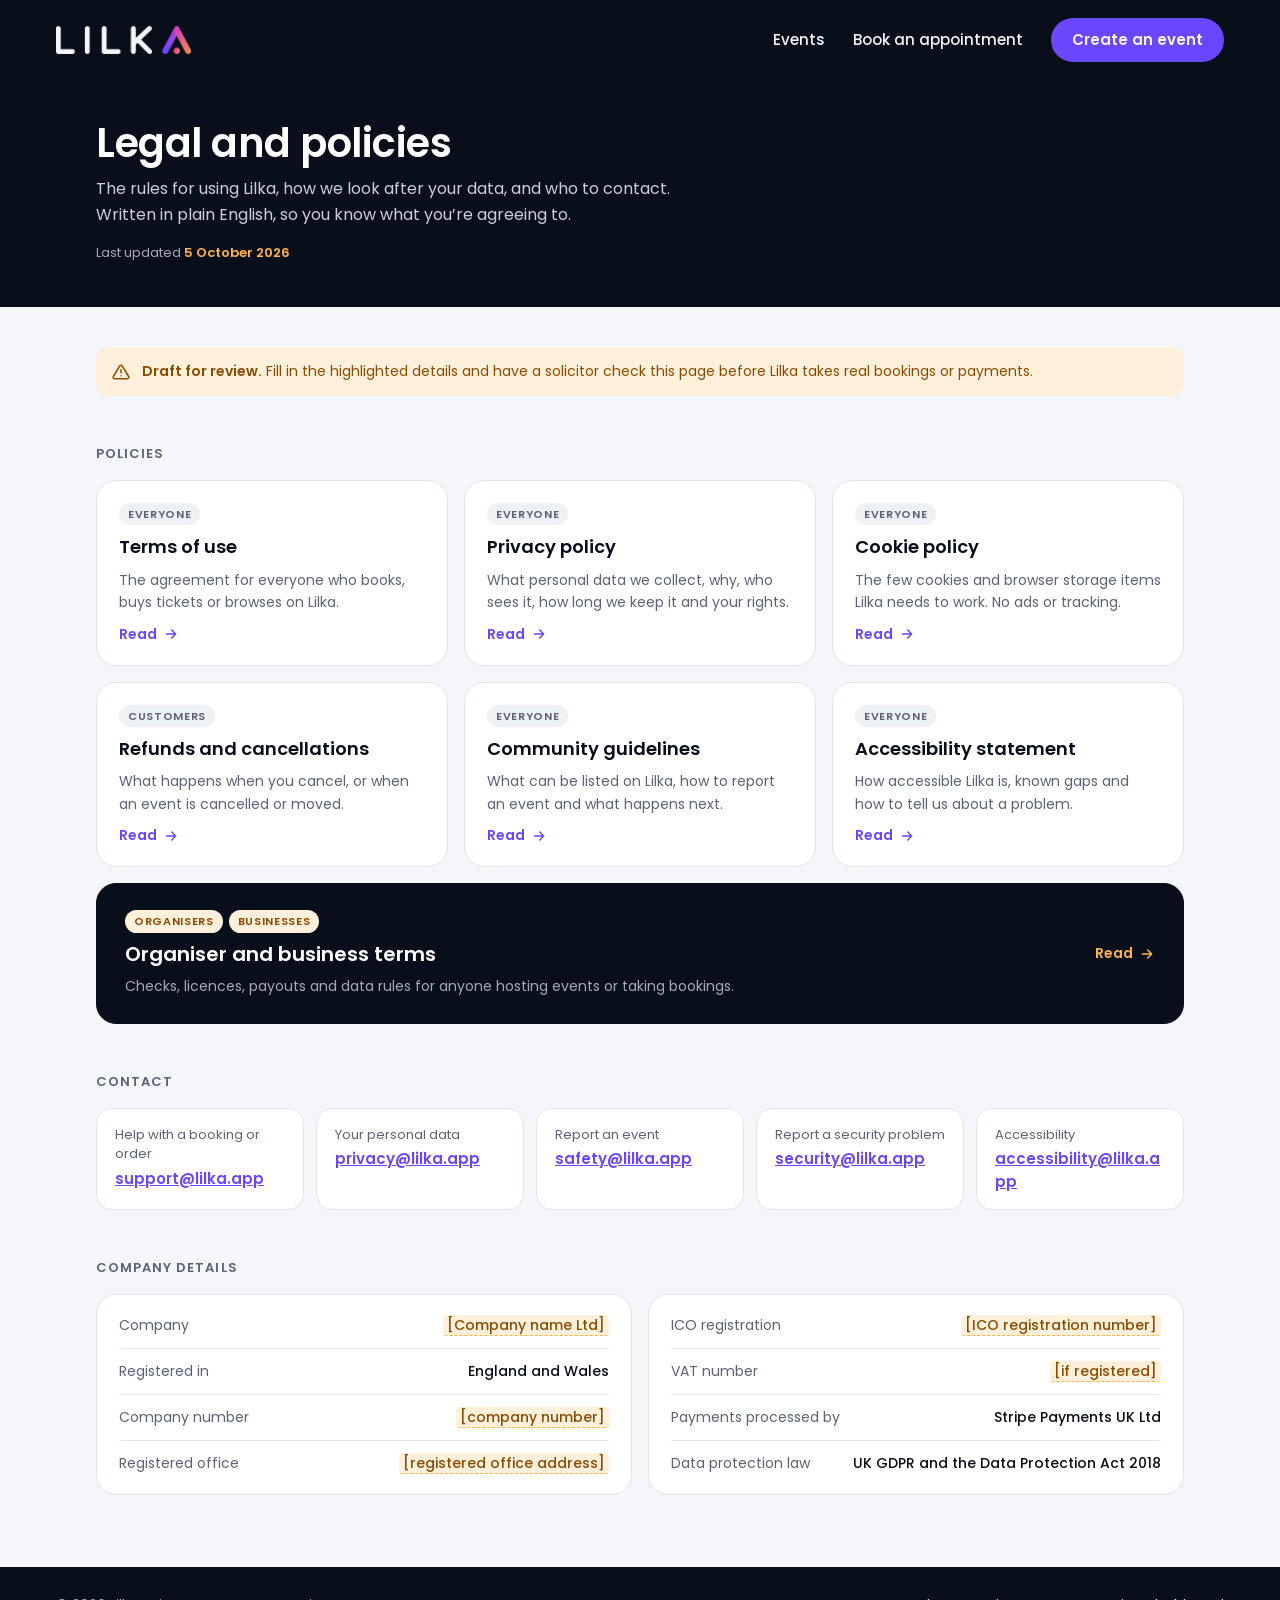
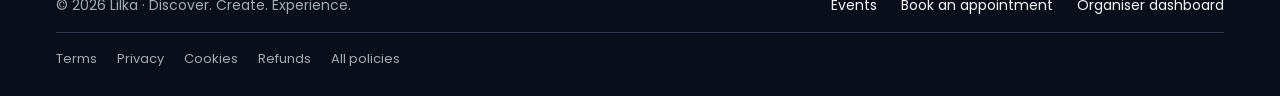
==== legal.html @ 7e41e386 "First commit" ====
<!doctype html>
<html lang="en-GB">
<head>
  <meta charset="utf-8">
  <meta name="viewport" content="width=device-width, initial-scale=1, viewport-fit=cover">
  <title>Lilka – Legal and policies</title>
  <meta name="description" content="Lilka&#x27;s terms, privacy, cookie, refund and organiser policies in one place.">
  <link rel="icon" href="images/lilka-mark.png">
  <link rel="preconnect" href="https://fonts.googleapis.com">
  <link rel="preconnect" href="https://fonts.gstatic.com" crossorigin>
  <link href="https://fonts.googleapis.com/css2?family=Poppins:wght@400;500;600;700&display=swap" rel="stylesheet">
  <link rel="stylesheet" href="css/styles.css">
  <link rel="stylesheet" href="css/legal.css">
</head>
<body>
  <header class="site-header">
    <div class="site-header__inner">
      <a class="brand" href="index.html" aria-label="Lilka home"><img src="images/lilka-wordmark.png" alt="Lilka" width="135" height="28"></a>
      <button class="nav-toggle" type="button" aria-expanded="false" aria-controls="site-nav" aria-label="Menu">
        <svg width="20" height="20" viewBox="0 0 24 24" fill="none" stroke="currentColor" stroke-width="2" stroke-linecap="round" aria-hidden="true"><path d="M4 7h16M4 12h16M4 17h16"/></svg>
      </button>
      <nav class="site-nav" id="site-nav" aria-label="Main">
        <a href="index.html">Events</a>
        <a href="book.html">Book an appointment</a>
        <a class="btn btn-primary" href="organiser.html">Create an event</a>
      </nav>
    </div>
  </header>

  <main>
    <section class="legal-hero">
      <div class="legal-hero__inner">
        <h1>Legal and policies</h1>
        <p class="lede">The rules for using Lilka, how we look after your data, and who to contact. Written in plain English, so you know what you’re agreeing to.</p>
        <p class="legal-meta"><span>Last updated <strong>5 October 2026</strong></span></p>
      </div>
    </section>

    <div class="hub">
      <div class="legal-draft" role="note">
        <svg width="18" height="18" viewBox="0 0 24 24" fill="none" stroke="currentColor" stroke-width="2" stroke-linecap="round" stroke-linejoin="round" aria-hidden="true"><path d="M12 9v4M12 17h.01"/><path d="M10.3 3.9L1.8 18a2 2 0 0 0 1.7 3h17a2 2 0 0 0 1.7-3L13.7 3.9a2 2 0 0 0-3.4 0z"/></svg>
        <span><strong>Draft for review.</strong> Fill in the highlighted details and have a solicitor check this page before Lilka takes real bookings or payments.</span>
      </div>

      <section aria-labelledby="pol-h">
        <h2 class="section-title" id="pol-h">Policies</h2>
        <div class="policy-grid">
        <a class="policy-card" href="terms.html">
          <span class="policy-card__for"><span class="">Everyone</span></span>
          <h3>Terms of use</h3>
          <p>The agreement for everyone who books, buys tickets or browses on Lilka.</p>
          <span class="go">Read<svg width="16" height="16" viewBox="0 0 24 24" fill="none" stroke="currentColor" stroke-width="2.2" stroke-linecap="round" stroke-linejoin="round" aria-hidden="true"><path d="M5 12h14M13 6l6 6-6 6"/></svg></span>
        </a>
        <a class="policy-card" href="privacy.html">
          <span class="policy-card__for"><span class="">Everyone</span></span>
          <h3>Privacy policy</h3>
          <p>What personal data we collect, why, who sees it, how long we keep it and your rights.</p>
          <span class="go">Read<svg width="16" height="16" viewBox="0 0 24 24" fill="none" stroke="currentColor" stroke-width="2.2" stroke-linecap="round" stroke-linejoin="round" aria-hidden="true"><path d="M5 12h14M13 6l6 6-6 6"/></svg></span>
        </a>
        <a class="policy-card" href="cookies.html">
          <span class="policy-card__for"><span class="">Everyone</span></span>
          <h3>Cookie policy</h3>
          <p>The few cookies and browser storage items Lilka needs to work. No ads or tracking.</p>
          <span class="go">Read<svg width="16" height="16" viewBox="0 0 24 24" fill="none" stroke="currentColor" stroke-width="2.2" stroke-linecap="round" stroke-linejoin="round" aria-hidden="true"><path d="M5 12h14M13 6l6 6-6 6"/></svg></span>
        </a>
        <a class="policy-card" href="refunds.html">
          <span class="policy-card__for"><span class="">Customers</span></span>
          <h3>Refunds and cancellations</h3>
          <p>What happens when you cancel, or when an event is cancelled or moved.</p>
          <span class="go">Read<svg width="16" height="16" viewBox="0 0 24 24" fill="none" stroke="currentColor" stroke-width="2.2" stroke-linecap="round" stroke-linejoin="round" aria-hidden="true"><path d="M5 12h14M13 6l6 6-6 6"/></svg></span>
        </a>
        <a class="policy-card" href="guidelines.html">
          <span class="policy-card__for"><span class="">Everyone</span></span>
          <h3>Community guidelines</h3>
          <p>What can be listed on Lilka, how to report an event and what happens next.</p>
          <span class="go">Read<svg width="16" height="16" viewBox="0 0 24 24" fill="none" stroke="currentColor" stroke-width="2.2" stroke-linecap="round" stroke-linejoin="round" aria-hidden="true"><path d="M5 12h14M13 6l6 6-6 6"/></svg></span>
        </a>
        <a class="policy-card" href="accessibility.html">
          <span class="policy-card__for"><span class="">Everyone</span></span>
          <h3>Accessibility statement</h3>
          <p>How accessible Lilka is, known gaps and how to tell us about a problem.</p>
          <span class="go">Read<svg width="16" height="16" viewBox="0 0 24 24" fill="none" stroke="currentColor" stroke-width="2.2" stroke-linecap="round" stroke-linejoin="round" aria-hidden="true"><path d="M5 12h14M13 6l6 6-6 6"/></svg></span>
        </a>
        <a class="policy-card policy-card--host" href="organiser-terms.html">
          <span class="policy-card__for"><span class="org">Organisers</span><span class="org">Businesses</span></span>
          <h3>Organiser and business terms</h3>
          <p>Checks, licences, payouts and data rules for anyone hosting events or taking bookings.</p>
          <span class="go">Read<svg width="16" height="16" viewBox="0 0 24 24" fill="none" stroke="currentColor" stroke-width="2.2" stroke-linecap="round" stroke-linejoin="round" aria-hidden="true"><path d="M5 12h14M13 6l6 6-6 6"/></svg></span>
        </a>
        </div>
      </section>

      <section aria-labelledby="contact-h">
        <h2 class="section-title" id="contact-h">Contact</h2>
        <div class="contact-list">
        <div class="contact-item"><span>Help with a booking or order</span><a href="mailto:support@lilka.app">support@lilka.app</a></div>
        <div class="contact-item"><span>Your personal data</span><a href="mailto:privacy@lilka.app">privacy@lilka.app</a></div>
        <div class="contact-item"><span>Report an event</span><a href="mailto:safety@lilka.app">safety@lilka.app</a></div>
        <div class="contact-item"><span>Report a security problem</span><a href="mailto:security@lilka.app">security@lilka.app</a></div>
        <div class="contact-item"><span>Accessibility</span><a href="mailto:accessibility@lilka.app">accessibility@lilka.app</a></div>
        </div>
      </section>

      <section aria-labelledby="co-h">
        <h2 class="section-title" id="co-h">Company details</h2>
        <div class="company">
          <div class="card">
            <dl>
              <div><dt>Company</dt><dd><span class="fill">[Company name Ltd]</span></dd></div>
              <div><dt>Registered in</dt><dd>England and Wales</dd></div>
              <div><dt>Company number</dt><dd><span class="fill">[company number]</span></dd></div>
              <div><dt>Registered office</dt><dd><span class="fill">[registered office address]</span></dd></div>
            </dl>
          </div>
          <div class="card">
            <dl>
              <div><dt>ICO registration</dt><dd><span class="fill">[ICO registration number]</span></dd></div>
              <div><dt>VAT number</dt><dd><span class="fill">[if registered]</span></dd></div>
              <div><dt>Payments processed by</dt><dd>Stripe Payments UK Ltd</dd></div>
              <div><dt>Data protection law</dt><dd>UK GDPR and the Data Protection Act 2018</dd></div>
            </dl>
          </div>
        </div>
      </section>
    </div>
  </main>

  <footer class="site-footer">
    <div class="site-footer__inner">
      <span>© <span data-year></span> Lilka · Discover. Create. Experience.</span>
      <nav aria-label="Footer">
        <a href="index.html">Events</a>
        <a href="book.html">Book an appointment</a>
        <a href="organiser.html">Organiser dashboard</a>
      </nav>
      <nav class="legal-links" aria-label="Legal">
        <a href="terms.html">Terms</a>
        <a href="privacy.html">Privacy</a>
        <a href="cookies.html">Cookies</a>
        <a href="refunds.html">Refunds</a>
        <a href="legal.html">All policies</a>
      </nav>
    </div>
  </footer>
  <script src="js/app.js"></script>
</body>
</html>
---- css/styles.css ----
/* ==========================================================================
   Lilka — shared styles
   Discover. Create. Experience.
   ========================================================================== */

:root {
  /* Brand */
  --violet: #6B46FF;
  --violet-dark: #4B2FD1;
  --violet-soft: #F0ECFF;
  --violet-tint: #E8E1FF;
  --violet-ink: #3A22B0;
  --violet-light: #8F74FF;
  --pink: #FF2D7A;
  --pink-dark: #D1175F;
  --amber: #FFB347;
  --amber-soft: #FFF0DB;
  --amber-ink: #8A4B00;
  --navy: #080F1A;
  --navy-2: #1C2433;
  --navy-3: #30374B;
  --danger: #C0154F;

  /* Neutrals */
  --bg: #F4F6FA;
  --surface: #FFFFFF;
  --line: #E1E5EE;
  --line-strong: #C9CFDC;
  --muted-bg: #EEF1F6;
  --chip-bg: #E6E9F0;
  --text: #080F1A;
  --text-2: #30374B;
  --text-muted: #5A6275;
  --text-faint: #6B7385;
  --text-disabled: #A3AAB8;

  --radius-sm: 12px;
  --radius: 16px;
  --radius-lg: 20px;
  --pill: 999px;
  --shadow: 0 12px 32px rgba(8, 15, 26, 0.12);
  --gutter: 56px;
  --font: "Poppins", system-ui, -apple-system, "Segoe UI", sans-serif;
}

*, *::before, *::after { box-sizing: border-box; }

html { -webkit-text-size-adjust: 100%; }

body {
  margin: 0;
  font-family: var(--font);
  background: var(--bg);
  color: var(--text);
  line-height: 1.5;
  -webkit-font-smoothing: antialiased;
}

img { max-width: 100%; display: block; }
a { color: var(--violet); }
a:hover { color: var(--violet-dark); }
button, input, textarea, select { font: inherit; color: inherit; }
button { cursor: pointer; }
h1, h2, h3, p { margin: 0; }

:focus-visible { outline: 3px solid var(--violet-light); outline-offset: 2px; }

.visually-hidden {
  position: absolute !important; width: 1px; height: 1px; padding: 0; margin: -1px;
  overflow: hidden; clip: rect(0 0 0 0); white-space: nowrap; border: 0;
}

.muted { color: var(--text-muted); }

/* --------------------------------------------------------------------------
   Buttons
   -------------------------------------------------------------------------- */
.btn {
  display: inline-flex; align-items: center; justify-content: center; gap: 8px;
  min-height: 48px; padding: 0 24px; border-radius: var(--pill);
  border: 1px solid transparent; font-size: 15px; font-weight: 600;
  text-decoration: none; white-space: nowrap;
  transition: background-color .15s, border-color .15s, color .15s, transform .1s;
}
.btn:active { transform: translateY(1px); }
.btn-primary { background: var(--violet); color: #fff; }
.btn-primary:hover { background: var(--violet-dark); color: #fff; }
.btn-outline { background: var(--surface); border-color: var(--line-strong); color: var(--text); }
.btn-outline:hover { border-color: var(--text); color: var(--text); }
.btn-dark-outline { background: transparent; border-color: var(--bg); color: var(--bg); min-height: 44px; padding: 0 20px; }
.btn-dark-outline:hover { background: rgba(255,255,255,.08); color: #fff; }
.btn-ghost { background: transparent; border-color: var(--line-strong); color: var(--text); }
.btn-danger { background: var(--surface); border-color: var(--line-strong); color: var(--danger); }
.btn-sm { min-height: 44px; padding: 0 18px; font-size: 14px; }
.btn-block { width: 100%; }
.btn:disabled, .btn[aria-disabled="true"] {
  background: var(--line); border-color: var(--line); color: var(--text-faint); cursor: not-allowed; transform: none;
}

.link-btn {
  background: none; border: 0; padding: 0; min-height: 44px;
  font-size: 14px; font-weight: 600; color: var(--violet);
}

/* --------------------------------------------------------------------------
   Public site header
   -------------------------------------------------------------------------- */
.site-header {
  background: var(--navy);
  color: var(--bg);
  position: sticky; top: env(safe-area-inset-top, 0px); z-index: 40;
}
.site-header__inner {
  display: flex; align-items: center; gap: 32px;
  min-height: 80px; padding: 0 var(--gutter);
  max-width: 1440px; margin: 0 auto;
}
.brand { display: flex; align-items: center; flex-shrink: 0; }
.brand img { height: 28px; width: auto; }

.site-search {
  flex: 1; display: flex; align-items: center; gap: 10px;
  height: 46px; padding: 0 18px; border-radius: var(--pill);
  background: var(--navy-2); border: 1px solid var(--navy-3);
}
.site-search:focus-within { border-color: var(--violet-light); }
.site-search input {
  flex: 1; min-width: 0; border: 0; outline: 0; background: transparent;
  color: var(--bg); font-size: 14px;
}
.site-search input::placeholder { color: var(--text-disabled); }

.site-nav { display: flex; align-items: center; gap: 28px; margin-left: auto; font-size: 15px; font-weight: 500; }
.site-nav a { color: var(--bg); text-decoration: none; }
.site-nav a:hover { color: #fff; }
.site-nav a[aria-current="page"] { color: #fff; font-weight: 600; }
.site-nav .btn-primary { min-height: 44px; padding: 0 20px; }

.nav-toggle {
  display: none; margin-left: auto;
  width: 44px; height: 44px; border-radius: var(--radius-sm);
  background: transparent; border: 1px solid var(--navy-3); color: var(--bg);
  align-items: center; justify-content: center;
}

/* --------------------------------------------------------------------------
   Generic cards / chips / form fields
   -------------------------------------------------------------------------- */
.card {
  background: var(--surface); border: 1px solid var(--line); border-radius: var(--radius-lg);
}
.card-dark {
  background: var(--navy); color: var(--bg); border-radius: var(--radius-lg);
}

.eyebrow {
  font-size: 12px; font-weight: 600; text-transform: uppercase; letter-spacing: .08em; color: var(--text-muted);
}
.card-dark .eyebrow { color: var(--text-disabled); }

.chip {
  display: inline-block; font-size: 12px; font-weight: 600; padding: 4px 10px; border-radius: var(--pill);
  white-space: nowrap;
}
.chip--confirmed, .chip--paid { background: var(--violet-tint); color: var(--violet-ink); }
.chip--pending { background: var(--amber-soft); color: var(--amber-ink); }
.chip--arrived, .chip--checked-in { background: var(--violet); color: #fff; }
.chip--cancelled, .chip--refunded { background: var(--chip-bg); color: var(--text-muted); text-decoration: line-through; }
.chip--refunded { text-decoration: none; }

.tag {
  font-size: 13px; padding: 7px 14px; border-radius: var(--pill); background: var(--chip-bg);
}

.field { display: flex; flex-direction: column; gap: 8px; font-size: 14px; font-weight: 500; }
.field .opt { font-weight: 400; color: var(--text-muted); }
.input, .textarea, .select {
  width: 100%; min-height: 48px; padding: 0 14px;
  border: 1px solid var(--line-strong); border-radius: var(--radius-sm);
  background: var(--surface); font-size: 15px; font-weight: 400;
}
.textarea { padding: 12px 14px; min-height: 96px; resize: vertical; }
.input:focus, .textarea:focus, .select:focus { outline: none; border-color: var(--violet); box-shadow: 0 0 0 3px var(--violet-soft); }
.input[aria-invalid="true"] { border-color: var(--danger); }
.field-error { font-size: 13px; font-weight: 500; color: var(--danger); min-height: 0; }
.field-error:empty { display: none; }

.check { display: flex; align-items: center; gap: 12px; font-size: 14px; color: var(--text-muted); min-height: 44px; }
.check input { width: 20px; height: 20px; accent-color: var(--violet); }

.segmented {
  display: inline-flex; background: var(--chip-bg); border-radius: var(--pill); padding: 4px;
}
.segmented button {
  min-height: 40px; padding: 0 18px; border: 0; border-radius: var(--pill);
  background: transparent; font-size: 14px; font-weight: 500; color: var(--text-muted);
}
.segmented button[aria-selected="true"] { background: var(--surface); color: var(--text); font-weight: 600; }

/* --------------------------------------------------------------------------
   Events page
   -------------------------------------------------------------------------- */
.hero {
  background: var(--navy); color: #fff;
}
.hero__inner {
  max-width: 1440px; margin: 0 auto; padding: 40px var(--gutter) 56px;
  display: flex; justify-content: space-between; align-items: flex-end; gap: 40px;
}
.tagline { font-size: 14px; font-weight: 600; letter-spacing: .3em; }
.tagline .t1 { color: var(--violet-light); }
.tagline .t2 { color: var(--pink); }
.tagline .t3 { color: var(--amber); }
.hero h1 {
  margin-top: 14px; font-size: clamp(34px, 5vw, 54px); font-weight: 600;
  letter-spacing: -1.5px; line-height: 1.08; max-width: 720px;
}
.hero__mark { width: 150px; flex-shrink: 0; }

.container { max-width: 1440px; margin: 0 auto; padding: 0 var(--gutter); }

.filters {
  display: flex; justify-content: space-between; align-items: center; gap: 24px; flex-wrap: wrap;
  padding: 28px 0 24px;
}
.pill-group { display: flex; gap: 8px; flex-wrap: wrap; }
.pill {
  min-height: 44px; padding: 0 18px; border-radius: var(--pill);
  border: 1px solid var(--line-strong); background: var(--surface);
  font-size: 14px; font-weight: 600; color: var(--text);
  display: inline-flex; align-items: center; gap: 8px;
}
.pill:hover { border-color: var(--text); }
.pill[aria-pressed="true"] { background: var(--violet); border-color: var(--violet); color: #fff; }
.pill--quiet { font-weight: 500; }
.pill-select {
  appearance: none; -webkit-appearance: none;
  min-height: 44px; padding: 0 40px 0 42px; border-radius: var(--pill);
  border: 1px solid var(--line-strong); font-size: 14px; font-weight: 500;
  background:
    url("data:image/svg+xml,%3Csvg xmlns='http://www.w3.org/2000/svg' width='16' height='16' fill='none' stroke='%23080F1A' stroke-width='2' stroke-linecap='round' stroke-linejoin='round' viewBox='0 0 24 24'%3E%3Crect x='3' y='4' width='18' height='18' rx='2'/%3E%3Cpath d='M16 2v4M8 2v4M3 10h18'/%3E%3C/svg%3E") no-repeat 16px center,
    url("data:image/svg+xml,%3Csvg xmlns='http://www.w3.org/2000/svg' width='14' height='14' fill='none' stroke='%235A6275' stroke-width='2' stroke-linecap='round' stroke-linejoin='round' viewBox='0 0 24 24'%3E%3Cpath d='M6 9l6 6 6-6'/%3E%3C/svg%3E") no-repeat right 16px center,
    var(--surface);
}

.event-grid {
  display: grid; grid-template-columns: repeat(3, minmax(0, 1fr)); gap: 24px;
  padding-bottom: 56px;
}
.event-card {
  display: flex; flex-direction: column; background: var(--surface);
  border: 1px solid var(--line); overflow: hidden; text-decoration: none; color: var(--text);
  transition: transform .15s, box-shadow .15s;
}
.event-card:hover { color: var(--text); transform: translateY(-3px); box-shadow: var(--shadow); }
.event-card__media { position: relative; height: 200px; background: var(--navy); overflow: hidden; }
.event-card__media img { width: 100%; height: 100%; object-fit: cover; transition: transform .4s; }
.event-card:hover .event-card__media img { transform: scale(1.04); }
.event-card__cat {
  position: absolute; top: 14px; left: 14px; font-size: 12px; font-weight: 600;
  padding: 5px 12px; background: #fff; color: var(--text);
}
.event-card__body { padding: 18px 20px 20px; display: flex; flex-direction: column; gap: 6px; flex: 1; }
.event-card__when { font-size: 12px; font-weight: 600; color: var(--pink-dark); text-transform: uppercase; letter-spacing: .08em; }
.event-card__title { font-size: 17px; font-weight: 600; line-height: 1.35; }
.event-card__venue { font-size: 14px; color: var(--text-muted); }
.event-card__foot { display: flex; justify-content: space-between; align-items: center; margin-top: auto; padding-top: 8px; }
.event-card__price { font-size: 15px; font-weight: 600; }
.event-card__left { font-size: 13px; color: var(--text-muted); }
.event-card__left.low { color: var(--pink-dark); font-weight: 600; }

.empty-state {
  grid-column: 1 / -1; text-align: center; padding: 64px 24px;
  display: flex; flex-direction: column; align-items: center; gap: 12px;
}
.empty-state img { width: 64px; opacity: .9; }
.empty-state h2 { font-size: 20px; font-weight: 600; }

.site-footer { background: var(--navy); color: var(--text-disabled); font-size: 14px; }
.site-footer__inner {
  max-width: 1440px; margin: 0 auto; padding: 28px var(--gutter);
  display: flex; justify-content: space-between; align-items: center; gap: 16px; flex-wrap: wrap;
}
.site-footer a { color: var(--bg); text-decoration: none; }
.site-footer nav { display: flex; gap: 24px; flex-wrap: wrap; }

/* --------------------------------------------------------------------------
   Event detail page
   -------------------------------------------------------------------------- */
.back-link {
  display: inline-flex; align-items: center; gap: 8px; min-height: 44px; margin-left: auto;
  font-size: 15px; font-weight: 500; text-decoration: none; color: var(--bg);
}
.back-link:hover { color: #fff; }

.event-hero { position: relative; min-height: 320px; background: var(--navy); color: #fff; overflow: hidden; }
.event-hero__img { position: absolute; inset: 0; width: 100%; height: 100%; object-fit: cover; object-position: center 40%; }
.event-hero__shade { position: absolute; inset: 0; background: rgba(8, 15, 26, .62); }
.event-hero__inner {
  position: relative; min-height: 320px; max-width: 1440px; margin: 0 auto;
  padding: 32px var(--gutter) 40px; display: flex; flex-direction: column; justify-content: flex-end; gap: 12px;
}
.event-hero__cat { align-self: flex-start; font-size: 13px; font-weight: 600; padding: 6px 14px; background: var(--violet); }
.event-hero h1 { font-size: clamp(34px, 5vw, 56px); font-weight: 700; letter-spacing: -1.5px; line-height: 1.05; max-width: 760px; }
.event-hero__host { font-size: 16px; color: var(--line); }
.event-hero__host strong { color: var(--amber); font-weight: 600; }

.event-layout {
  max-width: 1440px; margin: 0 auto; padding: 36px var(--gutter) 64px;
  display: flex; gap: 40px; align-items: flex-start;
}
.event-main { flex: 1; min-width: 0; display: flex; flex-direction: column; gap: 28px; }
.fact-grid { display: grid; grid-template-columns: repeat(2, minmax(0, 1fr)); gap: 16px; }
.fact { display: flex; gap: 14px; align-items: flex-start; padding: 18px; border-radius: var(--radius); }
.fact svg { flex-shrink: 0; }
.fact strong { display: block; font-weight: 600; }
.fact span { font-size: 14px; color: var(--text-muted); }
.prose { display: flex; flex-direction: column; gap: 12px; max-width: 640px; }
.prose h2 { font-size: 24px; font-weight: 600; }
.prose p { font-size: 15px; line-height: 1.7; color: var(--text-2); }
.tag-list { display: flex; gap: 10px; flex-wrap: wrap; }

.ticket-panel {
  position: relative; z-index: 2; width: 400px; flex-shrink: 0;
  margin-top: -120px; padding: 26px; box-shadow: var(--shadow);
  display: flex; flex-direction: column; gap: 16px;
}
.ticket-panel h2 { font-size: 20px; font-weight: 600; }
.ticket-row {
  display: flex; align-items: center; gap: 12px; padding: 14px;
  border-radius: 14px; border: 1px solid var(--line); background: var(--surface);
  transition: background-color .15s, border-color .15s;
}
.ticket-row.is-selected { border-color: var(--violet); background: var(--violet-soft); }
.ticket-row.is-soldout { opacity: .6; }
.ticket-row__info { flex: 1; display: flex; flex-direction: column; gap: 3px; }
.ticket-row__name { font-weight: 600; font-size: 15px; }
.ticket-row__note { font-size: 13px; color: var(--text-muted); }
.stepper { display: flex; align-items: center; gap: 8px; }
.stepper button {
  width: 44px; height: 44px; border-radius: var(--pill); font-size: 20px; line-height: 1;
  background: var(--surface); border: 1px solid var(--line-strong);
}
.stepper button:disabled { background: var(--muted-bg); border-color: var(--chip-bg); color: var(--text-disabled); cursor: default; }
.stepper output { width: 22px; text-align: center; font-weight: 600; }
.total-row { display: flex; justify-content: space-between; font-size: 18px; font-weight: 600; border-top: 1px solid var(--line); padding-top: 16px; }
.btn-cta { min-height: 52px; font-size: 16px; }
.demo-note { font-size: 12px; color: var(--text-muted); text-align: center; }

.done { display: flex; flex-direction: column; gap: 14px; align-items: center; text-align: center; }
.done__mark { width: 56px; }
.done h2 { font-size: 26px; font-weight: 700; letter-spacing: -.5px; }
.qr { width: 160px; height: 160px; padding: 12px; background: #fff; border: 1px solid var(--line); border-radius: var(--radius-sm); }
.ref { font-family: ui-monospace, "SF Mono", Menlo, monospace; font-size: 14px; font-weight: 600; letter-spacing: .05em; }

/* --------------------------------------------------------------------------
   Booking page
   -------------------------------------------------------------------------- */
.book-layout {
  max-width: 1440px; margin: 0 auto; padding: 36px var(--gutter) 56px;
  display: flex; gap: 32px; align-items: flex-start;
}
.book-main { flex: 1; min-width: 0; padding: 36px 40px; display: flex; flex-direction: column; gap: 28px; min-height: 640px; }

.steps { list-style: none; margin: 0; padding: 0; display: flex; gap: 8px; flex-wrap: wrap; }
.steps li {
  display: flex; align-items: center; gap: 10px; padding: 8px 16px 8px 8px;
  border-radius: var(--pill); font-size: 14px; font-weight: 500; color: var(--text-faint);
}
.steps .num {
  width: 28px; height: 28px; border-radius: var(--pill); display: inline-flex; align-items: center; justify-content: center;
  font-size: 13px; font-weight: 600; background: var(--chip-bg); color: var(--text-muted);
}
.steps li.is-current { background: var(--violet-soft); color: var(--text); }
.steps li.is-done { color: var(--text); }
.steps li.is-current .num, .steps li.is-done .num { background: var(--violet); color: #fff; }

.step-panel { display: flex; flex-direction: column; gap: 20px; flex: 1; }
.step-panel[hidden] { display: none; }
.step-head h1 { font-size: 32px; font-weight: 600; letter-spacing: -.5px; line-height: 1.2; }
.step-head p { margin-top: 6px; color: var(--text-muted); font-size: 15px; }

.service-grid { display: grid; grid-template-columns: repeat(2, minmax(0, 1fr)); gap: 14px; }
.service {
  display: flex; flex-direction: column; gap: 6px; text-align: left;
  padding: 20px 22px; border-radius: var(--radius);
  background: var(--surface); border: 2px solid var(--line);
  transition: border-color .15s, background-color .15s;
}
.service:hover { border-color: var(--line-strong); }
.service[aria-checked="true"] { background: var(--violet-soft); border-color: var(--violet); }
.service__top { display: flex; justify-content: space-between; align-items: baseline; gap: 12px; }
.service__name { font-size: 17px; font-weight: 600; }
.service__price { font-size: 15px; font-weight: 600; }
.service__dur, .service__desc { font-size: 14px; color: var(--text-muted); }

.datetime { display: flex; gap: 36px; }
.calendar { width: 380px; flex-shrink: 0; display: flex; flex-direction: column; gap: 14px; }
.calendar__head { display: flex; justify-content: space-between; align-items: center; }
.calendar__head h2 { font-size: 16px; font-weight: 600; }
.icon-btn {
  width: 44px; height: 44px; border: 1px solid var(--line); background: var(--surface);
  border-radius: var(--radius-sm); display: inline-flex; align-items: center; justify-content: center;
}
.icon-btn:disabled { opacity: .35; cursor: default; }
.calendar__dow, .calendar__grid { display: grid; grid-template-columns: repeat(7, minmax(0, 1fr)); gap: 4px; }
.calendar__dow { font-size: 13px; color: var(--text-muted); text-align: center; font-weight: 500; }
.day {
  height: 44px; border: 0; border-radius: var(--radius-sm); font-size: 15px; font-weight: 500;
  background: var(--muted-bg); color: var(--text);
}
.day:hover:not(:disabled):not([aria-pressed="true"]) { background: var(--violet-tint); }
.day.is-today { box-shadow: inset 0 0 0 2px var(--violet-light); }
.day[aria-pressed="true"] { background: var(--violet); color: #fff; }
.day:disabled { background: transparent; color: var(--text-disabled); cursor: default; }
.day.is-closed { text-decoration: line-through; }
.day.is-blank { visibility: hidden; }

.times { flex: 1; display: flex; flex-direction: column; gap: 14px; min-width: 0; }
.times h2 { font-size: 16px; font-weight: 600; }
.time-grid { display: grid; grid-template-columns: repeat(3, minmax(0, 1fr)); gap: 10px; }
.time {
  height: 48px; border-radius: var(--radius-sm); font-size: 15px; font-weight: 500;
  background: var(--surface); border: 1px solid var(--line-strong);
}
.time:hover:not(:disabled) { border-color: var(--violet); }
.time[aria-pressed="true"] { background: var(--violet); border-color: var(--violet); color: #fff; }
.time:disabled { background: var(--muted-bg); border-color: var(--muted-bg); color: var(--text-disabled); cursor: default; text-decoration: line-through; }

.form-grid { display: grid; grid-template-columns: repeat(2, minmax(0, 1fr)); gap: 18px 20px; }
.form-grid .span-2 { grid-column: span 2; }

.step-nav { display: flex; justify-content: space-between; align-items: center; border-top: 1px solid var(--line); padding-top: 22px; }
.step-nav .btn-ghost[hidden] { display: inline-flex; visibility: hidden; }

.confirmed { justify-content: center; align-items: flex-start; gap: 18px; padding: 0 20px; }
.confirmed img { width: 72px; }
.confirmed h1 { font-size: 42px; font-weight: 600; letter-spacing: -1px; }
.confirmed p { font-size: 17px; color: var(--text-muted); max-width: 520px; line-height: 1.6; }
.confirmed .actions { display: flex; gap: 12px; margin-top: 8px; flex-wrap: wrap; }

.book-aside { width: 340px; flex-shrink: 0; display: flex; flex-direction: column; gap: 16px; position: sticky; top: 104px; }
.summary { padding: 28px; display: flex; flex-direction: column; gap: 20px; }
.summary h2 { font-size: 20px; font-weight: 600; }
.summary dl { margin: 0; display: flex; flex-direction: column; gap: 16px; font-size: 15px; }
.summary dt { font-size: 12px; color: var(--text-disabled); text-transform: uppercase; letter-spacing: .1em; }
.summary dd { margin: 4px 0 0; font-weight: 500; }
.summary .is-empty { color: var(--text-disabled); font-weight: 400; }
.summary__total { border-top: 1px solid var(--navy-3); padding-top: 18px; display: flex; justify-content: space-between; font-size: 17px; font-weight: 600; }
.summary__total span:last-child { color: var(--amber); }
.info { padding: 24px; display: flex; flex-direction: column; gap: 10px; font-size: 14px; color: var(--text-muted); line-height: 1.55; }
.info h2 { font-size: 15px; font-weight: 600; color: var(--text); }

/* --------------------------------------------------------------------------
   Dashboards (bookings + organiser)
   -------------------------------------------------------------------------- */
.app { display: flex; min-height: 100vh; }
.sidebar {
  width: 240px; flex-shrink: 0; background: var(--navy); color: var(--bg);
  padding: 28px 18px; display: flex; flex-direction: column; gap: 32px;
  position: sticky; top: 0; height: 100vh;
}
.sidebar__brand img { height: 24px; width: auto; margin-left: 12px; }
.sidebar__nav { display: flex; flex-direction: column; gap: 4px; font-size: 14px; font-weight: 500; }
.sidebar__nav a {
  display: flex; align-items: center; gap: 12px; min-height: 44px; padding: 0 12px;
  border-radius: 10px; color: var(--line-strong); text-decoration: none;
}
.sidebar__nav a:hover { background: var(--navy-2); color: #fff; }
.sidebar__nav a[aria-current="page"] { background: var(--violet); color: #fff; }
.sidebar__foot { margin-top: auto; font-size: 13px; color: var(--text-disabled); padding: 0 12px; }
.sidebar__foot a { color: var(--bg); }

.app-main { flex: 1; min-width: 0; padding: 32px 40px; display: flex; flex-direction: column; gap: 24px; }
.page-head { display: flex; justify-content: space-between; align-items: flex-end; gap: 20px; flex-wrap: wrap; }
.page-head .sub { font-size: 14px; color: var(--text-muted); font-weight: 500; }
.page-head h1 { margin-top: 4px; font-size: 32px; font-weight: 600; letter-spacing: -.5px; line-height: 1.2; }
.page-head .actions { display: flex; gap: 10px; flex-wrap: wrap; align-items: center; }

.dash-cols { display: flex; gap: 24px; align-items: flex-start; }
.table-card { flex: 1; min-width: 0; overflow: hidden; }
.table-scroll { overflow-x: auto; }
.data-table { width: 100%; border-collapse: collapse; font-size: 15px; }
.data-table th {
  text-align: left; padding: 14px 24px; font-size: 12px; color: var(--text-muted); font-weight: 600;
  text-transform: uppercase; letter-spacing: .08em; border-bottom: 1px solid var(--line); white-space: nowrap;
}
.data-table td { padding: 14px 24px; border-bottom: 1px solid var(--muted-bg); vertical-align: middle; }
.data-table tr:last-child td { border-bottom: 0; }
.data-table .t-strong { font-weight: 600; }
.data-table .t-sub { display: block; font-size: 13px; color: var(--text-muted); }
.data-table tbody tr.is-clickable { cursor: pointer; }
.data-table tbody tr.is-clickable:hover { background: #FAFBFD; }
.data-table tbody tr.is-selected { background: var(--violet-soft); box-shadow: inset 3px 0 0 var(--violet); }
.data-table .day-row td {
  background: var(--muted-bg); font-size: 12px; font-weight: 600; text-transform: uppercase;
  letter-spacing: .08em; color: var(--text-muted); padding: 10px 24px;
}
.table-empty { padding: 48px 24px; text-align: center; color: var(--text-muted); }

.detail-aside { width: 320px; flex-shrink: 0; display: flex; flex-direction: column; gap: 16px; }
.detail { padding: 24px; display: flex; flex-direction: column; gap: 18px; }
.detail__name { font-size: 22px; font-weight: 600; line-height: 1.3; }
.detail__rows { display: flex; flex-direction: column; gap: 12px; font-size: 14px; }
.detail__rows div { display: flex; justify-content: space-between; gap: 12px; }
.detail__rows dt { color: var(--text-muted); }
.detail__rows dd { margin: 0; font-weight: 500; text-align: right; }
.note { background: var(--muted-bg); border-radius: var(--radius-sm); padding: 14px; font-size: 14px; line-height: 1.55; color: var(--text-2); }
.detail__actions { display: flex; flex-direction: column; gap: 10px; }
.detail__actions .row { display: flex; gap: 10px; }
.detail__actions .row .btn { flex: 1; }
.next-slot { padding: 22px 24px; display: flex; flex-direction: column; gap: 6px; }
.next-slot strong { font-size: 26px; font-weight: 600; color: var(--amber); }

.stat-grid { display: grid; grid-template-columns: repeat(3, minmax(0, 1fr)); gap: 16px; }
.stat { padding: 22px; display: flex; flex-direction: column; gap: 10px; border-radius: 18px; }
.stat__value { font-size: 38px; font-weight: 600; letter-spacing: -1px; line-height: 1.1; }
.stat__value small { font-size: 18px; color: var(--text-muted); letter-spacing: 0; font-weight: 600; }
.card-dark .stat__value { color: var(--amber); }
.stat__note { font-size: 14px; color: var(--text-muted); }
.card-dark .stat__note { color: var(--line-strong); }
.bar { height: 8px; border-radius: var(--pill); background: var(--chip-bg); overflow: hidden; }
.bar > span { display: block; height: 100%; border-radius: var(--pill); background: var(--violet); transition: width .4s; }
.bar--lg { height: 10px; }

.types { width: 360px; flex-shrink: 0; padding: 24px; display: flex; flex-direction: column; gap: 20px; border-radius: 18px; }
.types h2, .orders-card h2 { font-size: 16px; font-weight: 600; }
.type-row { display: flex; flex-direction: column; gap: 8px; }
.type-row__top { display: flex; justify-content: space-between; font-size: 14px; }
.type-row__top span:first-child { font-weight: 500; }
.type-row__top span:last-child { color: var(--text-muted); }
.share {
  margin-top: auto; background: var(--violet-soft); border-radius: var(--radius-sm); padding: 14px;
  font-size: 14px; line-height: 1.5; color: var(--text-2); display: flex; flex-direction: column; gap: 8px;
}
.share code { font-family: inherit; font-weight: 600; color: var(--violet-dark); overflow-wrap: anywhere; }
.orders-card { flex: 1; min-width: 0; border-radius: 18px; overflow: hidden; }
.orders-card__head { display: flex; justify-content: space-between; align-items: center; padding: 20px 24px; border-bottom: 1px solid var(--line); gap: 12px; }

/* Dialog */
.dialog {
  border: 0; border-radius: var(--radius-lg); padding: 0; width: min(520px, calc(100vw - 32px));
  box-shadow: var(--shadow); color: var(--text);
}
.dialog::backdrop { background: rgba(8, 15, 26, .55); }
.dialog__inner { padding: 28px; display: flex; flex-direction: column; gap: 18px; }
.dialog__head { display: flex; justify-content: space-between; align-items: flex-start; gap: 16px; }
.dialog__head h2 { font-size: 22px; font-weight: 600; }
.checkin-list { list-style: none; margin: 0; padding: 0; display: flex; flex-direction: column; gap: 8px; max-height: 340px; overflow-y: auto; }
.checkin-list li {
  display: flex; align-items: center; justify-content: space-between; gap: 12px;
  padding: 12px 14px; border: 1px solid var(--line); border-radius: var(--radius-sm);
}
.checkin-list .who { display: flex; flex-direction: column; font-size: 15px; font-weight: 500; }
.checkin-list .who span { font-size: 13px; color: var(--text-muted); font-weight: 400; }

/* Toast */
.toast {
  position: fixed; left: 50%; bottom: 24px; transform: translate(-50%, 20px);
  background: var(--navy); color: #fff; padding: 14px 22px; border-radius: var(--pill);
  font-size: 14px; font-weight: 500; box-shadow: var(--shadow);
  opacity: 0; pointer-events: none; transition: opacity .2s, transform .2s; z-index: 100;
  max-width: calc(100vw - 32px);
}
.toast.is-visible { opacity: 1; transform: translate(-50%, 0); }

/* --------------------------------------------------------------------------
   Responsive
   -------------------------------------------------------------------------- */
@media (max-width: 1100px) {
  :root { --gutter: 32px; }
  .event-grid { grid-template-columns: repeat(2, minmax(0, 1fr)); }
  .datetime { flex-direction: column; }
  .calendar { width: 100%; max-width: 420px; }
  .book-aside { width: 300px; }
  .dash-cols { flex-direction: column; align-items: stretch; }
  .detail-aside, .types, .table-card, .orders-card { width: 100%; }
  .detail-aside { flex-direction: row; flex-wrap: wrap; }
  .detail-aside > * { flex: 1 1 300px; }
}

@media (max-width: 900px) {
  .site-header__inner { flex-wrap: wrap; gap: 12px 16px; padding-top: 14px; padding-bottom: 14px; min-height: 0; }
  .nav-toggle { display: inline-flex; }
  .site-search { order: 3; flex-basis: 100%; }
  .site-nav {
    order: 4; flex-basis: 100%; flex-direction: column; align-items: stretch; gap: 4px; margin: 0;
    display: none; padding-bottom: 8px;
  }
  .site-nav.is-open { display: flex; }
  .site-nav a { min-height: 44px; display: flex; align-items: center; }
  .site-nav .btn, .site-nav .btn-dark-outline { justify-content: center; margin-top: 6px; }
  .back-link { margin-left: auto; }

  .event-layout, .book-layout { flex-direction: column; }
  .ticket-panel { width: 100%; margin-top: 0; order: -1; }
  .book-aside { width: 100%; position: static; }
  .book-main { min-height: 0; }

  .app { flex-direction: column; }
  .sidebar {
    width: 100%; height: auto; position: sticky; top: 0; z-index: 30;
    flex-direction: row; align-items: center; gap: 16px; padding: 12px 16px; overflow-x: auto;
  }
  .sidebar__brand { flex-shrink: 0; }
  .sidebar__brand img { margin-left: 0; width: auto; max-width: none; height: 22px; }
  .sidebar__nav { flex-direction: row; gap: 4px; }
  .sidebar__nav a { white-space: nowrap; padding: 0 12px; }
  .sidebar__nav a svg { display: none; }
  .sidebar__foot { display: none; }
  .app-main { padding: 24px var(--gutter); }
  .stat-grid { grid-template-columns: 1fr; }
}

@media (max-width: 640px) {
  :root { --gutter: 16px; }
  .hero__inner { padding-top: 28px; padding-bottom: 36px; }
  .hero__mark { display: none; }
  .tagline { letter-spacing: .18em; font-size: 12px; }
  .event-grid { grid-template-columns: 1fr; gap: 16px; }
  .filters { gap: 12px; padding: 20px 0; }
  .pill-group { flex-wrap: nowrap; overflow-x: auto; margin: 0 calc(var(--gutter) * -1); padding: 0 var(--gutter) 4px; scrollbar-width: none; }
  .pill-group::-webkit-scrollbar { display: none; }
  .pill { flex-shrink: 0; }
  .fact-grid { grid-template-columns: 1fr; }
  .event-layout { padding-top: 24px; }
  .book-layout { padding-top: 20px; }
  .book-main { padding: 24px 18px; gap: 22px; }
  .steps li { padding: 6px; font-size: 0; gap: 0; }
  .steps li.is-current { font-size: 14px; gap: 8px; padding-right: 14px; }
  .step-head h1 { font-size: 26px; }
  .service-grid, .form-grid { grid-template-columns: 1fr; }
  .form-grid .span-2 { grid-column: auto; }
  .time-grid { grid-template-columns: repeat(3, minmax(0, 1fr)); gap: 8px; }
  .calendar { max-width: none; }
  .confirmed { padding: 0; }
  .confirmed h1 { font-size: 32px; }
  .step-nav .btn { padding: 0 18px; }
  .page-head h1 { font-size: 26px; }
  .page-head .actions { width: 100%; }
  .data-table th, .data-table td { padding: 12px 14px; }
  .data-table .hide-sm { display: none; }
  .detail__actions .row { flex-direction: column; }
}

@media (prefers-reduced-motion: reduce) {
  *, *::before, *::after { transition: none !important; animation: none !important; }
}

/* --------------------------------------------------------------------------
   Legal links (footer) and consent line at checkout
   -------------------------------------------------------------------------- */
.site-footer .legal-links { display: flex; gap: 8px 20px; flex-wrap: wrap; font-size: 13px; flex-basis: 100%; padding-top: 16px; border-top: 1px solid var(--navy-3); }
.site-footer .legal-links a { color: var(--text-disabled); }
.site-footer .legal-links a:hover { color: #fff; }
.consent { font-size: 13px; line-height: 1.55; color: var(--text-muted); }
.consent a { color: var(--violet); }
---- css/legal.css ----
/* ==========================================================================
   Lilka — legal & policy pages
   Builds on css/styles.css (same tokens, Poppins, navy header/footer).
   Layout: navy title band, then a sticky contents rail + one readable column.
   ========================================================================== */

:root {
  --measure: 70ch;
  --toc-w: 248px;
  --header-h: 80px;
}

/* ---------- Title band ---------- */
.legal-hero { background: var(--navy); color: var(--bg); }
.legal-hero__inner {
  max-width: 1200px; margin: 0 auto;
  padding: 40px var(--gutter) 44px;
  display: flex; flex-direction: column; gap: 10px;
}
.legal-hero .crumbs { font-size: 13px; color: var(--text-disabled); display: flex; gap: 8px; flex-wrap: wrap; }
.legal-hero .crumbs a { color: var(--bg); text-decoration: none; }
.legal-hero .crumbs a:hover { color: #fff; text-decoration: underline; }
.legal-hero h1 {
  font-size: clamp(28px, 4vw, 40px); font-weight: 600; letter-spacing: -.5px; line-height: 1.15;
  text-wrap: balance; color: #fff;
}
.legal-hero .lede { font-size: 16px; color: var(--line-strong); max-width: 60ch; line-height: 1.6; }
.legal-meta { display: flex; gap: 8px 20px; flex-wrap: wrap; margin-top: 6px; font-size: 13px; color: var(--text-disabled); }
.legal-meta strong { color: var(--amber); font-weight: 600; }

/* ---------- Layout ---------- */
.legal-layout {
  max-width: 1200px; margin: 0 auto;
  padding: 40px var(--gutter) 72px;
  display: grid; grid-template-columns: var(--toc-w) minmax(0, 1fr); gap: 56px;
  align-items: start;
}
.legal-article { min-width: 0; max-width: var(--measure); display: flex; flex-direction: column; gap: 40px; }

/* ---------- Contents rail ---------- */
.toc {
  position: sticky; top: calc(env(safe-area-inset-top, 0px) + var(--header-h) + 24px);
  max-height: calc(100vh - var(--header-h) - 48px); overflow-y: auto;
}
.toc summary {
  list-style: none; cursor: pointer;
  font-size: 12px; font-weight: 600; text-transform: uppercase; letter-spacing: .08em; color: var(--text-muted);
  padding-bottom: 12px;
}
.toc summary::-webkit-details-marker { display: none; }
.toc ol { list-style: none; margin: 0; padding: 0; display: flex; flex-direction: column; border-left: 2px solid var(--line); }
.toc a {
  display: flex; gap: 10px; padding: 7px 0 7px 16px; margin-left: -2px;
  border-left: 2px solid transparent;
  font-size: 14px; line-height: 1.4; color: var(--text-2); text-decoration: none;
}
.toc a .n { color: var(--text-faint); font-variant-numeric: tabular-nums; min-width: 1.4em; }
.toc a:hover { color: var(--violet); }
.toc a.is-active { color: var(--violet-ink); font-weight: 600; border-left-color: var(--violet); }
.toc a.is-active .n { color: var(--violet); }
.toc__also { margin-top: 24px; padding-top: 20px; border-top: 1px solid var(--line); display: flex; flex-direction: column; gap: 8px; font-size: 14px; }
.toc__also span { font-size: 12px; font-weight: 600; text-transform: uppercase; letter-spacing: .08em; color: var(--text-muted); }
.toc__also a { color: var(--text-2); text-decoration: none; }
.toc__also a:hover { color: var(--violet); }

/* ---------- Summary + notices ---------- */
.in-short {
  background: var(--violet-soft); border-radius: var(--radius-lg); padding: 24px 28px;
  display: flex; flex-direction: column; gap: 12px;
}
.in-short h2 { font-size: 13px; font-weight: 600; text-transform: uppercase; letter-spacing: .08em; color: var(--violet-ink); }
.in-short ul { margin: 0; padding: 0; list-style: none; display: flex; flex-direction: column; gap: 10px; }
.in-short li { position: relative; padding-left: 22px; font-size: 15px; line-height: 1.6; color: var(--text); }
.in-short li::before {
  content: ""; position: absolute; left: 2px; top: .62em; width: 8px; height: 8px; border-radius: 50%; background: var(--violet);
}

.legal-draft {
  display: flex; gap: 12px; align-items: flex-start;
  background: var(--amber-soft); color: var(--amber-ink); border-radius: var(--radius-sm);
  padding: 14px 16px; font-size: 14px; line-height: 1.55;
}
.legal-draft svg { flex-shrink: 0; margin-top: 2px; }
.legal-draft strong { font-weight: 600; }

/* Placeholder to fill in before launch */
.fill {
  background: var(--amber-soft); color: var(--amber-ink); font-weight: 500;
  padding: 0 4px; border-radius: 4px; border-bottom: 1px dashed var(--amber);
  -webkit-box-decoration-break: clone; box-decoration-break: clone;
}

/* ---------- Clauses ---------- */
.clause { display: flex; flex-direction: column; gap: 14px; scroll-margin-top: calc(var(--header-h) + 24px); }
.clause > h2 {
  display: flex; gap: 14px; align-items: baseline;
  font-size: 22px; font-weight: 600; letter-spacing: -.2px; line-height: 1.3; text-wrap: balance;
  padding-top: 28px; border-top: 1px solid var(--line);
}
.clause > h2 .n {
  font-size: 14px; font-weight: 600; color: var(--pink); font-variant-numeric: tabular-nums; min-width: 1.6em;
}
.clause h3 { font-size: 16px; font-weight: 600; margin-top: 6px; }
.clause p, .clause li { font-size: 15px; line-height: 1.75; color: var(--text-2); }
.clause ul, .clause ol { margin: 0; padding-left: 22px; display: flex; flex-direction: column; gap: 6px; }
.clause li::marker { color: var(--violet); }
.clause strong { color: var(--text); font-weight: 600; }
.clause a { text-underline-offset: 2px; }

.callout {
  border: 1px solid var(--line); background: var(--surface); border-radius: var(--radius);
  padding: 16px 18px; display: flex; flex-direction: column; gap: 6px;
}
.callout p { font-size: 14px; line-height: 1.65; }
.callout .eyebrow { color: var(--pink-dark); }

/* ---------- Tables ---------- */
.legal-table-wrap {
  overflow-x: auto; border: 1px solid var(--line); border-radius: var(--radius); background: var(--surface);
}
.legal-table { width: 100%; border-collapse: collapse; font-size: 14px; min-width: 540px; }
.legal-table th {
  text-align: left; padding: 12px 16px; background: var(--muted-bg);
  font-size: 12px; font-weight: 600; text-transform: uppercase; letter-spacing: .06em; color: var(--text-muted);
  white-space: nowrap;
}
.legal-table td { padding: 14px 16px; border-top: 1px solid var(--line); vertical-align: top; line-height: 1.6; color: var(--text-2); }
.legal-table td:first-child { font-weight: 600; color: var(--text); }
.legal-table code { font-size: 13px; background: var(--muted-bg); padding: 1px 6px; border-radius: 6px; color: var(--violet-ink); white-space: nowrap; }
.basis {
  display: inline-block; font-size: 12px; font-weight: 600; padding: 3px 10px; border-radius: var(--pill); white-space: nowrap;
}
.basis--contract { background: var(--violet-tint); color: var(--violet-ink); }
.basis--legit { background: var(--chip-bg); color: var(--text-2); }
.basis--legal { background: var(--amber-soft); color: var(--amber-ink); }
.basis--consent { background: #FFE3EE; color: var(--pink-dark); }

/* ---------- Contact block ---------- */
.contact-list { display: grid; grid-template-columns: repeat(auto-fit, minmax(190px, 1fr)); gap: 12px; }
.contact-item {
  background: var(--surface); border: 1px solid var(--line); border-radius: var(--radius);
  padding: 16px 18px; display: flex; flex-direction: column; gap: 4px; min-width: 0;
}
.contact-item span { font-size: 13px; color: var(--text-muted); }
.contact-item a, .contact-item strong { font-weight: 600; font-size: 15px; word-break: break-word; }

/* ---------- Hub page ---------- */
.hub { max-width: 1200px; margin: 0 auto; padding: 40px var(--gutter) 72px; display: flex; flex-direction: column; gap: 48px; }
.hub h2.section-title { font-size: 13px; font-weight: 600; text-transform: uppercase; letter-spacing: .08em; color: var(--text-muted); margin-bottom: 16px; }
.policy-grid { display: grid; grid-template-columns: repeat(3, minmax(0, 1fr)); gap: 16px; }
.policy-card {
  display: flex; flex-direction: column; gap: 10px; padding: 22px 22px 20px;
  background: var(--surface); border: 1px solid var(--line); border-radius: var(--radius-lg);
  text-decoration: none; color: var(--text);
  transition: border-color .15s, transform .15s, box-shadow .15s;
}
.policy-card:hover { border-color: var(--violet); color: var(--text); transform: translateY(-2px); box-shadow: var(--shadow); }
.policy-card__for { display: flex; gap: 6px; flex-wrap: wrap; }
.policy-card__for span {
  font-size: 11px; font-weight: 600; text-transform: uppercase; letter-spacing: .06em;
  padding: 3px 9px; border-radius: var(--pill); background: var(--muted-bg); color: var(--text-muted);
}
.policy-card__for span.org { background: var(--amber-soft); color: var(--amber-ink); }
.policy-card h3 { font-size: 18px; font-weight: 600; line-height: 1.3; }
.policy-card p { font-size: 14px; line-height: 1.6; color: var(--text-muted); flex: 1; }
.policy-card--host {
  grid-column: 1 / -1; background: var(--navy); border-color: var(--navy); color: var(--bg);
  display: grid; grid-template-columns: minmax(0, 1fr) auto; align-items: center; gap: 8px 32px; padding: 26px 28px;
}
.policy-card--host:hover { border-color: var(--violet-light); color: var(--bg); }
.policy-card--host h3 { color: #fff; font-size: 20px; }
.policy-card--host p { color: var(--text-disabled); }
.policy-card--host .policy-card__for, .policy-card--host h3, .policy-card--host p { grid-column: 1; }
.policy-card.policy-card--host .go { grid-column: 2; grid-row: 1 / span 3; color: var(--amber); white-space: nowrap; }
@media (max-width: 640px) {
  .policy-card--host { grid-template-columns: minmax(0, 1fr); }
  .policy-card.policy-card--host .go { grid-column: 1; grid-row: auto; }
}
.policy-card .go { font-size: 14px; font-weight: 600; color: var(--violet); display: inline-flex; gap: 6px; align-items: center; }

.company { display: grid; grid-template-columns: minmax(0, 1fr) minmax(0, 1fr); gap: 16px; }
.company dl { margin: 0; display: flex; flex-direction: column; }
.company dl div { display: flex; justify-content: space-between; gap: 16px; padding: 12px 0; border-bottom: 1px solid var(--line); font-size: 14px; }
.company dl div:last-child { border-bottom: 0; }
.company dt { color: var(--text-muted); }
.company dd { margin: 0; font-weight: 500; text-align: right; }
.company .card { padding: 8px 22px; }


/* ---------- Responsive ---------- */
@media (max-width: 1000px) {
  .policy-grid { grid-template-columns: repeat(2, minmax(0, 1fr)); }
}
@media (max-width: 900px) {
  :root { --header-h: 0px; }
  .legal-layout { grid-template-columns: minmax(0, 1fr); gap: 24px; padding-top: 24px; }
  .toc {
    position: static; max-height: none;
    background: var(--surface); border: 1px solid var(--line); border-radius: var(--radius); padding: 0 18px;
  }
  .toc summary { padding: 16px 0; display: flex; justify-content: space-between; align-items: center; }
  .toc summary::after { content: "+"; font-size: 18px; color: var(--violet); }
  .toc[open] summary::after { content: "−"; }
  .toc[open] { padding-bottom: 14px; }
  .toc__also { display: none; }
  .company { grid-template-columns: minmax(0, 1fr); }
}
@media (max-width: 640px) {
  .policy-grid { grid-template-columns: minmax(0, 1fr); }
  .legal-hero__inner { padding-top: 28px; padding-bottom: 32px; }
  .in-short { padding: 20px; }
  .clause > h2 { font-size: 20px; }
  .company dl div { flex-direction: column; gap: 2px; }
  .company dd { text-align: left; }
}

/* ---------- Print: just the document ---------- */
@media print {
  .site-header, .site-footer, .toc, .legal-draft { display: none !important; }
  .legal-hero { background: none; color: #000; }
  .legal-hero h1, .legal-meta strong { color: #000; }
  .legal-layout { display: block; padding: 0; }
  .legal-article { max-width: none; }
  .fill { background: none; border: 0; }
  body { background: #fff; }
}
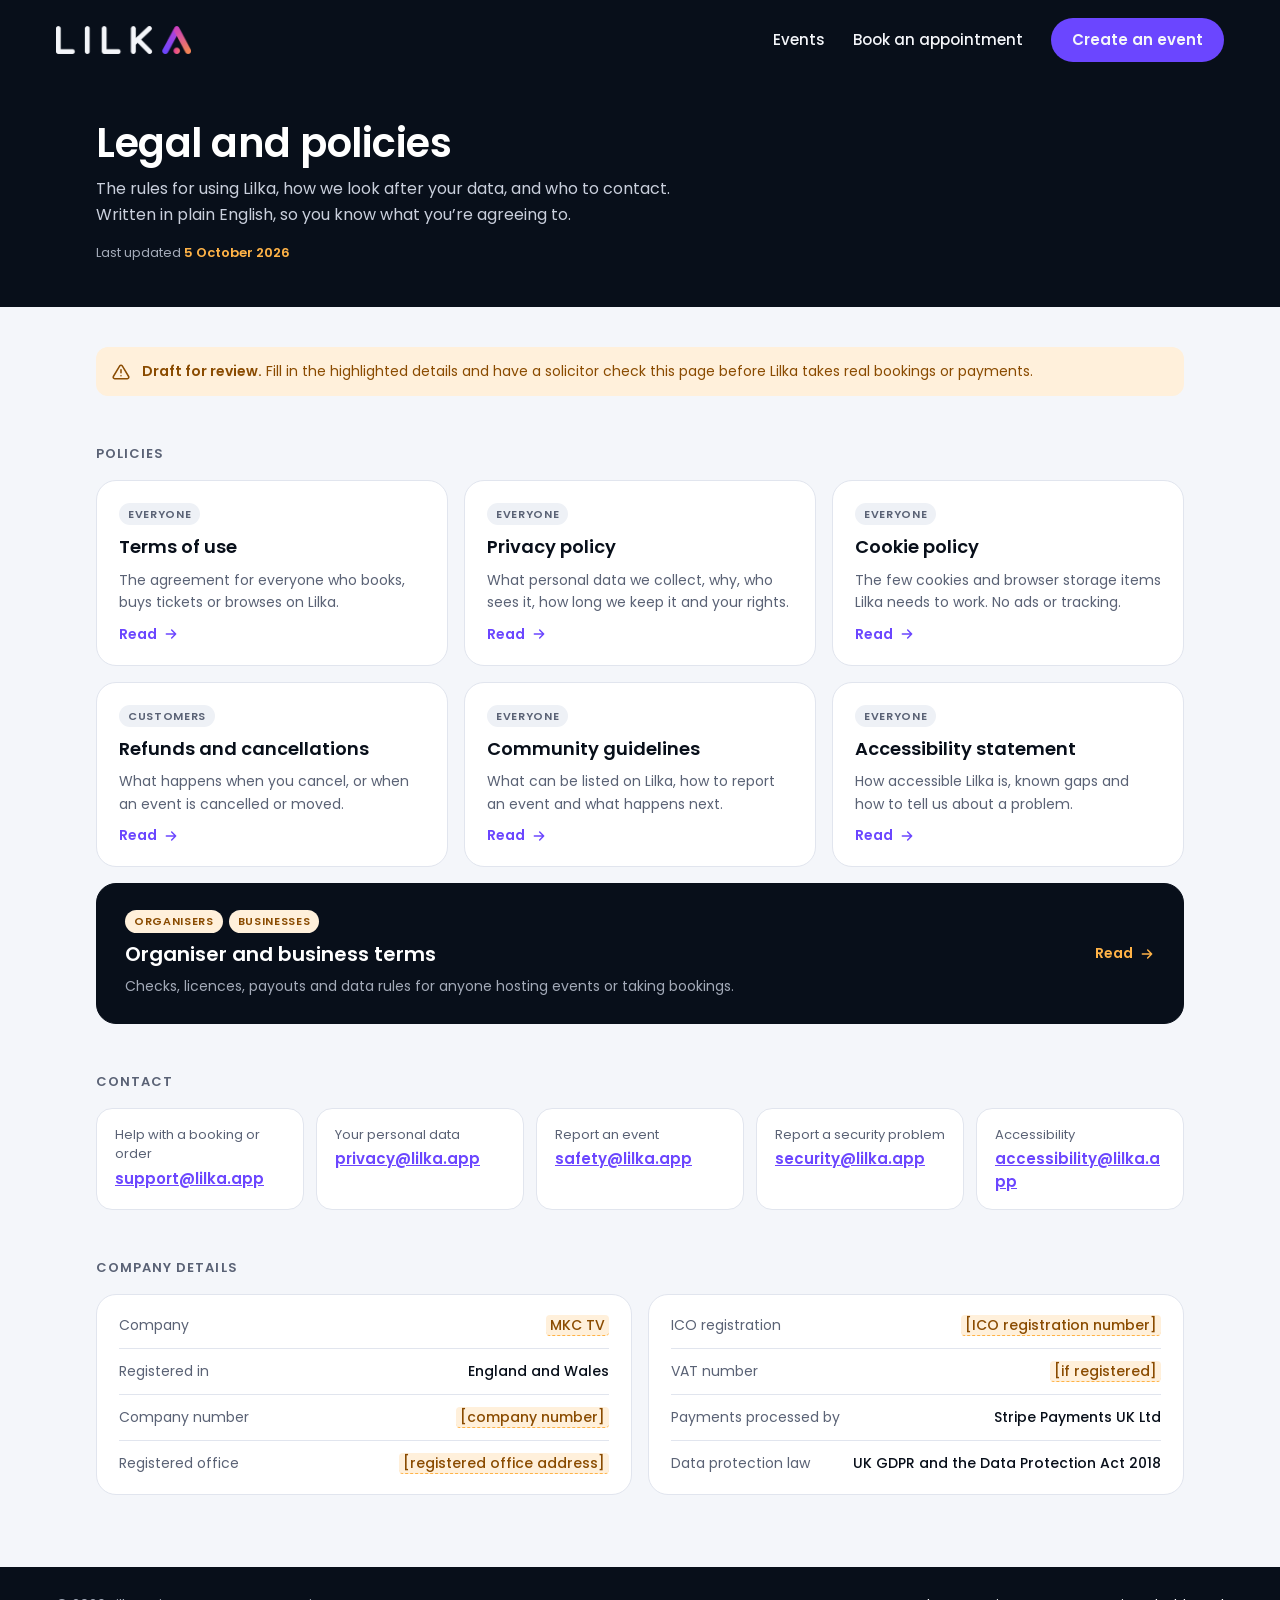
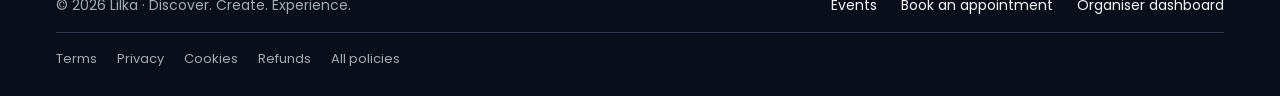
==== commit 4a048f80: "Policies" ====
--- a/legal.html
+++ b/legal.html
@@ -106,7 +106,7 @@
         <div class="company">
           <div class="card">
             <dl>
-              <div><dt>Company</dt><dd><span class="fill">[Company name Ltd]</span></dd></div>
+              <div><dt>Company</dt><dd><span class="fill">MKC TV</span></dd></div>
               <div><dt>Registered in</dt><dd>England and Wales</dd></div>
               <div><dt>Company number</dt><dd><span class="fill">[company number]</span></dd></div>
               <div><dt>Registered office</dt><dd><span class="fill">[registered office address]</span></dd></div>
